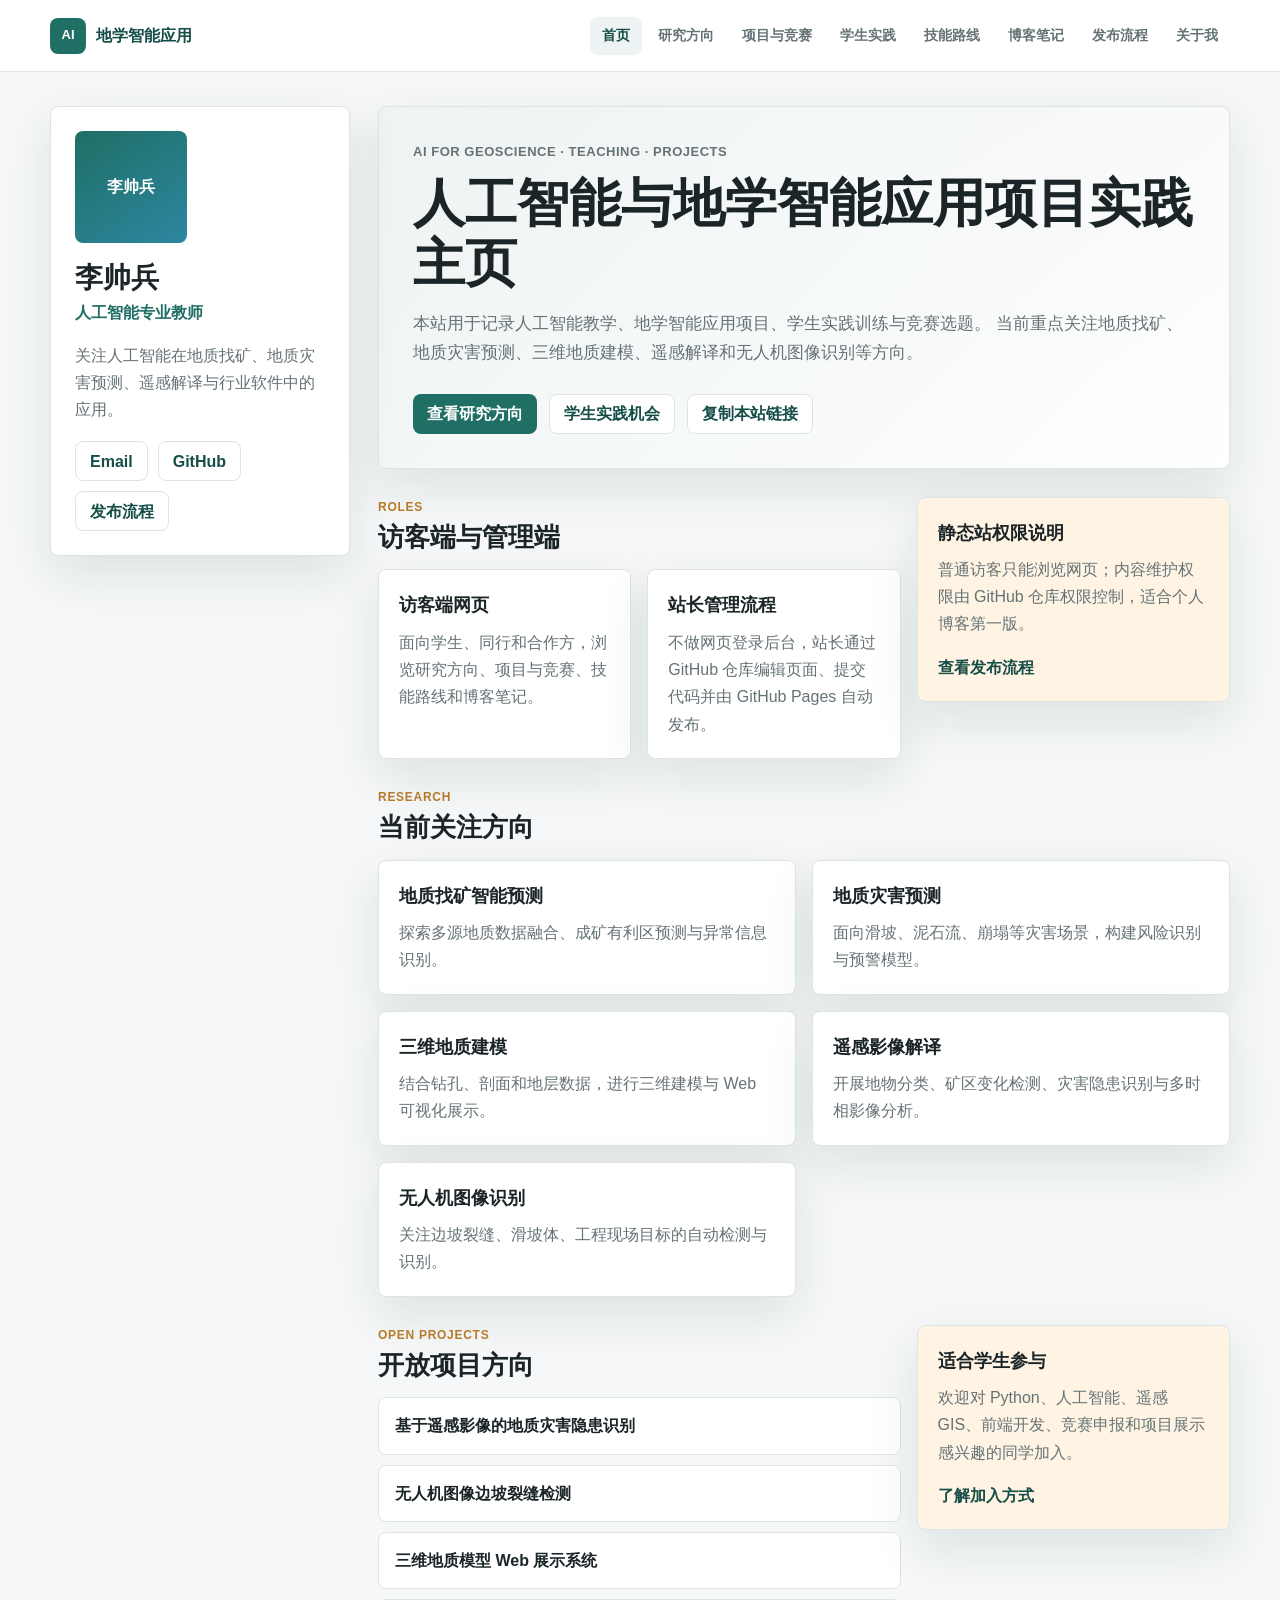
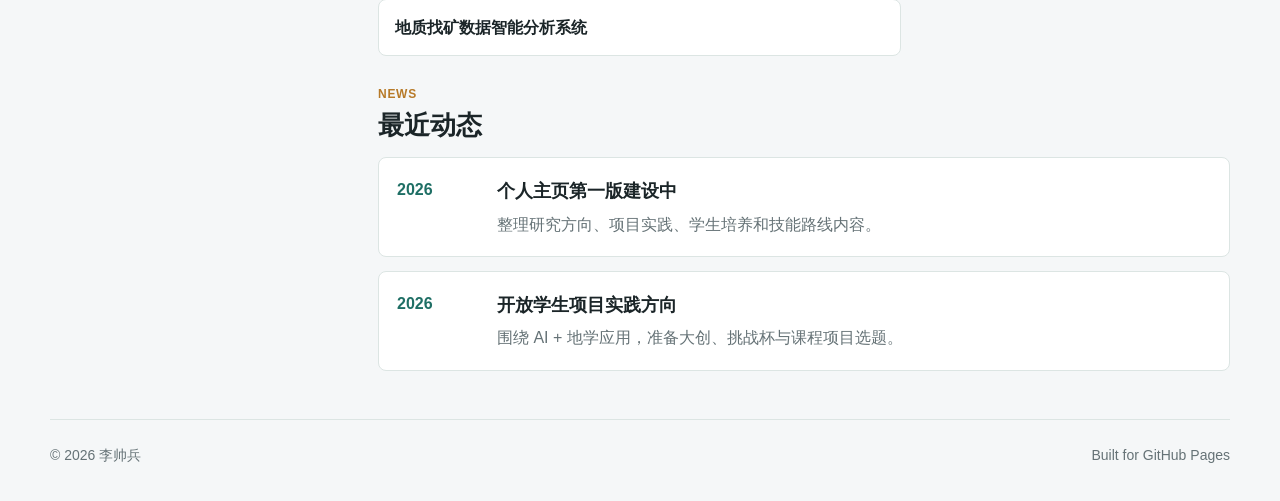
==== index.html @ b3c758a6 "Initial GitHub Pages blog" ====
<!doctype html>
<html lang="zh-CN">
  <head>
    <meta charset="utf-8" />
    <meta name="viewport" content="width=device-width, initial-scale=1" />
    <title>AI + 地学智能应用 | 个人主页</title>
    <link rel="stylesheet" href="styles.css" />
  </head>
  <body>
    <header class="site-header">
      <a class="brand" href="index.html">
        <span class="brand-mark">AI</span>
        <span>地学智能应用</span>
      </a>
      <button class="menu-toggle" type="button" aria-expanded="false" aria-controls="site-nav">菜单</button>
      <nav class="site-nav" id="site-nav">
        <a class="active" href="index.html">首页</a>
        <a href="research.html">研究方向</a>
        <a href="projects.html">项目与竞赛</a>
        <a href="opportunities.html">学生实践</a>
        <a href="skills.html">技能路线</a>
        <a href="notes.html">博客笔记</a>
        <a href="publish.html">发布流程</a>
        <a href="about.html">关于我</a>
      </nav>
    </header>

    <main class="layout">
      <aside class="profile-card">
        <div class="avatar">李帅兵</div>
        <h1>李帅兵</h1>
        <p class="role">人工智能专业教师</p>
        <p>关注人工智能在地质找矿、地质灾害预测、遥感解译与行业软件中的应用。</p>
        <div class="profile-links">
          <a href="mailto:shuaibing@sasu.edu.cn">Email</a>
          <a href="https://github.com/fanghua-2018" target="_blank" rel="noreferrer">GitHub</a>
          <a href="publish.html">发布流程</a>
        </div>
      </aside>

      <section class="content">
        <section class="hero">
          <p class="eyebrow">AI for Geoscience · Teaching · Projects</p>
          <h2>人工智能与地学智能应用项目实践主页</h2>
          <p>
            本站用于记录人工智能教学、地学智能应用项目、学生实践训练与竞赛选题。
            当前重点关注地质找矿、地质灾害预测、三维地质建模、遥感解译和无人机图像识别等方向。
          </p>
          <div class="hero-actions">
            <a class="primary-link" href="research.html">查看研究方向</a>
            <a class="secondary-link" href="opportunities.html">学生实践机会</a>
            <button class="share-button" type="button" data-share-url="https://fanghua-2018.github.io/MyBlog/" data-share-title="李帅兵个人主页">复制本站链接</button>
          </div>
        </section>

        <section class="section split-section">
          <div>
            <div class="section-heading">
              <span>Roles</span>
              <h2>访客端与管理端</h2>
            </div>
            <div class="card-grid">
              <article class="card">
                <h3>访客端网页</h3>
                <p>面向学生、同行和合作方，浏览研究方向、项目与竞赛、技能路线和博客笔记。</p>
              </article>
              <article class="card">
                <h3>站长管理流程</h3>
                <p>不做网页登录后台，站长通过 GitHub 仓库编辑页面、提交代码并由 GitHub Pages 自动发布。</p>
              </article>
            </div>
          </div>
          <div class="notice-panel">
            <h3>静态站权限说明</h3>
            <p>普通访客只能浏览网页；内容维护权限由 GitHub 仓库权限控制，适合个人博客第一版。</p>
            <a href="publish.html">查看发布流程</a>
          </div>
        </section>

        <section class="section">
          <div class="section-heading">
            <span>Research</span>
            <h2>当前关注方向</h2>
          </div>
          <div class="card-grid">
            <article class="card">
              <h3>地质找矿智能预测</h3>
              <p>探索多源地质数据融合、成矿有利区预测与异常信息识别。</p>
            </article>
            <article class="card">
              <h3>地质灾害预测</h3>
              <p>面向滑坡、泥石流、崩塌等灾害场景，构建风险识别与预警模型。</p>
            </article>
            <article class="card">
              <h3>三维地质建模</h3>
              <p>结合钻孔、剖面和地层数据，进行三维建模与 Web 可视化展示。</p>
            </article>
            <article class="card">
              <h3>遥感影像解译</h3>
              <p>开展地物分类、矿区变化检测、灾害隐患识别与多时相影像分析。</p>
            </article>
            <article class="card">
              <h3>无人机图像识别</h3>
              <p>关注边坡裂缝、滑坡体、工程现场目标的自动检测与识别。</p>
            </article>
          </div>
        </section>

        <section class="section split-section">
          <div>
            <div class="section-heading">
              <span>Open Projects</span>
              <h2>开放项目方向</h2>
            </div>
            <ul class="feature-list">
              <li>基于遥感影像的地质灾害隐患识别</li>
              <li>无人机图像边坡裂缝检测</li>
              <li>三维地质模型 Web 展示系统</li>
              <li>地质找矿数据智能分析系统</li>
            </ul>
          </div>
          <div class="notice-panel">
            <h3>适合学生参与</h3>
            <p>欢迎对 Python、人工智能、遥感 GIS、前端开发、竞赛申报和项目展示感兴趣的同学加入。</p>
            <a href="opportunities.html">了解加入方式</a>
          </div>
        </section>

        <section class="section">
          <div class="section-heading">
            <span>News</span>
            <h2>最近动态</h2>
          </div>
          <div class="timeline">
            <div class="timeline-item">
              <time>2026</time>
              <div>
                <h3>个人主页第一版建设中</h3>
                <p>整理研究方向、项目实践、学生培养和技能路线内容。</p>
              </div>
            </div>
            <div class="timeline-item">
              <time>2026</time>
              <div>
                <h3>开放学生项目实践方向</h3>
                <p>围绕 AI + 地学应用，准备大创、挑战杯与课程项目选题。</p>
              </div>
            </div>
          </div>
        </section>
      </section>
    </main>

    <footer class="site-footer">
      <span>© 2026 李帅兵</span>
      <span>Built for GitHub Pages</span>
    </footer>
    <script src="script.js"></script>
  </body>
</html>
---- styles.css ----
:root {
  --bg: #f5f7f8;
  --surface: #ffffff;
  --surface-soft: #edf3f2;
  --ink: #1b2528;
  --muted: #657276;
  --line: #dce5e3;
  --brand: #1f6f65;
  --brand-dark: #154d47;
  --accent: #b77a28;
  --accent-soft: #fff4e4;
  --shadow: 0 18px 50px rgba(24, 45, 50, 0.1);
}

* {
  box-sizing: border-box;
}

html {
  scroll-behavior: smooth;
}

body {
  margin: 0;
  min-width: 320px;
  background: var(--bg);
  color: var(--ink);
  font-family: "Microsoft YaHei", "PingFang SC", Arial, sans-serif;
  line-height: 1.7;
}

a {
  color: inherit;
  text-decoration: none;
}

p,
h1,
h2,
h3 {
  margin-top: 0;
}

button {
  font: inherit;
}

.site-header {
  position: sticky;
  top: 0;
  z-index: 20;
  display: flex;
  align-items: center;
  justify-content: space-between;
  gap: 24px;
  min-height: 72px;
  padding: 0 max(24px, calc((100vw - 1180px) / 2));
  border-bottom: 1px solid rgba(220, 229, 227, 0.82);
  background: rgba(255, 255, 255, 0.92);
  backdrop-filter: blur(16px);
}

.brand {
  display: flex;
  align-items: center;
  gap: 10px;
  color: var(--brand-dark);
  font-weight: 800;
  white-space: nowrap;
}

.brand-mark {
  display: grid;
  width: 36px;
  height: 36px;
  place-items: center;
  border-radius: 8px;
  background: var(--brand);
  color: #ffffff;
  font-size: 13px;
  letter-spacing: 0;
}

.site-nav {
  display: flex;
  align-items: center;
  gap: 4px;
}

.site-nav a {
  min-height: 38px;
  border-radius: 8px;
  padding: 7px 12px;
  color: var(--muted);
  font-size: 14px;
  font-weight: 700;
}

.site-nav a:hover,
.site-nav a.active {
  background: var(--surface-soft);
  color: var(--brand-dark);
}

.menu-toggle {
  display: none;
  min-height: 38px;
  border: 1px solid var(--line);
  border-radius: 8px;
  background: var(--surface);
  color: var(--brand-dark);
  padding: 0 12px;
  font-weight: 700;
}

.layout {
  display: grid;
  grid-template-columns: 300px minmax(0, 1fr);
  gap: 28px;
  width: min(1180px, calc(100vw - 48px));
  margin: 34px auto 48px;
}

.profile-card {
  position: sticky;
  top: 96px;
  align-self: start;
  padding: 24px;
  border: 1px solid var(--line);
  border-radius: 8px;
  background: var(--surface);
  box-shadow: var(--shadow);
}

.avatar {
  display: grid;
  width: 112px;
  height: 112px;
  place-items: center;
  margin-bottom: 18px;
  border-radius: 8px;
  background: linear-gradient(145deg, #1f6f65, #2d86a0);
  color: #ffffff;
  font-weight: 800;
}

.profile-card h1 {
  margin-bottom: 4px;
  font-size: 28px;
  line-height: 1.2;
}

.profile-card p {
  color: var(--muted);
}

.role {
  color: var(--brand) !important;
  font-weight: 800;
}

.profile-links {
  display: flex;
  flex-wrap: wrap;
  gap: 10px;
  margin-top: 18px;
}

.profile-links a,
.primary-link,
.secondary-link,
.share-button {
  display: inline-flex;
  align-items: center;
  justify-content: center;
  min-height: 40px;
  border-radius: 8px;
  padding: 0 14px;
  font-weight: 800;
}

.profile-links a,
.secondary-link,
.share-button {
  border: 1px solid var(--line);
  background: var(--surface);
  color: var(--brand-dark);
}

.primary-link {
  background: var(--brand);
  color: #ffffff;
}

.primary-link:hover {
  background: var(--brand-dark);
}

.secondary-link:hover,
.profile-links a:hover,
.share-button:hover {
  border-color: rgba(31, 111, 101, 0.45);
  background: var(--surface-soft);
}

.share-button {
  cursor: pointer;
}

.share-button.compact {
  min-height: 36px;
  padding: 0 12px;
  font-size: 14px;
}

.content,
.page {
  min-width: 0;
}

.page {
  width: min(1040px, calc(100vw - 48px));
  margin: 34px auto 48px;
}

.hero,
.page-hero {
  padding: 34px;
  border: 1px solid var(--line);
  border-radius: 8px;
  background:
    linear-gradient(135deg, rgba(237, 243, 242, 0.92), rgba(255, 255, 255, 0.95)),
    radial-gradient(circle at top right, rgba(183, 122, 40, 0.18), transparent 36%);
  box-shadow: var(--shadow);
}

.hero h2,
.page-hero h1 {
  max-width: 820px;
  margin-bottom: 16px;
  color: var(--ink);
  font-size: clamp(30px, 5vw, 52px);
  line-height: 1.16;
}

.hero p,
.page-hero p {
  max-width: 780px;
  color: var(--muted);
  font-size: 17px;
}

.eyebrow {
  margin-bottom: 10px;
  color: var(--accent);
  font-size: 13px !important;
  font-weight: 900;
  letter-spacing: 0.04em;
  text-transform: uppercase;
}

.hero-actions {
  display: flex;
  flex-wrap: wrap;
  gap: 12px;
  margin-top: 26px;
}

.section {
  margin-top: 28px;
}

.section-heading {
  margin-bottom: 16px;
}

.section-heading span {
  display: block;
  margin-bottom: 4px;
  color: var(--accent);
  font-size: 12px;
  font-weight: 900;
  letter-spacing: 0.06em;
  text-transform: uppercase;
}

.section-heading h2 {
  margin-bottom: 0;
  font-size: 26px;
  line-height: 1.25;
}

.card-grid {
  display: grid;
  grid-template-columns: repeat(2, minmax(0, 1fr));
  gap: 16px;
}

.card,
.notice-panel,
.project-card,
.competition-list article,
.research-item,
.level-list article,
.roadmap-item,
.post-list article,
.about-panel,
.apply-box,
.contact-strip {
  border: 1px solid var(--line);
  border-radius: 8px;
  background: var(--surface);
  box-shadow: var(--shadow);
}

.card,
.notice-panel,
.competition-list article,
.level-list article,
.about-panel,
.apply-box {
  padding: 20px;
}

.card h3,
.notice-panel h3,
.project-card h3 {
  margin-bottom: 8px;
  font-size: 18px;
}

.card p,
.notice-panel p,
.project-card p,
.competition-list p,
.about-panel p,
.apply-box p {
  margin-bottom: 0;
  color: var(--muted);
}

.split-section {
  display: grid;
  grid-template-columns: minmax(0, 1.25fr) minmax(260px, 0.75fr);
  gap: 16px;
  align-items: start;
}

.feature-list {
  display: grid;
  gap: 10px;
  margin: 0;
  padding: 0;
  list-style: none;
}

.feature-list li {
  padding: 14px 16px;
  border: 1px solid var(--line);
  border-radius: 8px;
  background: var(--surface);
  color: var(--ink);
  font-weight: 700;
}

.notice-panel {
  background: var(--accent-soft);
}

.notice-panel a {
  display: inline-flex;
  margin-top: 16px;
  color: var(--brand-dark);
  font-weight: 900;
}

.notice-panel ul {
  margin: 0;
  padding-left: 20px;
  color: var(--muted);
}

.timeline {
  display: grid;
  gap: 14px;
}

.timeline-item {
  display: grid;
  grid-template-columns: 84px minmax(0, 1fr);
  gap: 16px;
  padding: 18px;
  border: 1px solid var(--line);
  border-radius: 8px;
  background: var(--surface);
}

.timeline-item time {
  color: var(--brand);
  font-weight: 900;
}

.timeline-item h3 {
  margin-bottom: 4px;
  font-size: 18px;
}

.timeline-item p {
  margin-bottom: 0;
  color: var(--muted);
}

.research-list {
  display: grid;
  gap: 18px;
  margin-top: 28px;
}

.research-item {
  padding: 24px;
}

.research-item > p {
  color: var(--muted);
}

.detail-grid {
  display: grid;
  grid-template-columns: repeat(4, minmax(0, 1fr));
  gap: 12px;
  margin-top: 18px;
}

.detail-grid div {
  padding: 14px;
  border-radius: 8px;
  background: var(--surface-soft);
}

.detail-grid h3 {
  margin-bottom: 6px;
  color: var(--brand-dark);
  font-size: 15px;
}

.detail-grid p {
  margin-bottom: 0;
  color: var(--muted);
  font-size: 14px;
}

.project-grid {
  display: grid;
  grid-template-columns: repeat(2, minmax(0, 1fr));
  gap: 16px;
}

.project-card {
  padding: 22px;
}

.tag {
  display: inline-flex;
  margin-bottom: 12px;
  border-radius: 999px;
  padding: 4px 10px;
  background: var(--surface-soft);
  color: var(--brand-dark);
  font-size: 12px;
  font-weight: 900;
}

dl {
  display: grid;
  gap: 8px;
  margin: 16px 0 0;
}

dt {
  color: var(--brand-dark);
  font-weight: 900;
}

dd {
  margin: -6px 0 6px;
  color: var(--muted);
}

.competition-list,
.level-list,
.post-list,
.about-grid {
  display: grid;
  gap: 14px;
}

.competition-list {
  grid-template-columns: repeat(2, minmax(0, 1fr));
}

.level-list article {
  display: grid;
  grid-template-columns: 64px minmax(0, 1fr);
  gap: 14px;
  align-items: start;
  margin-bottom: 12px;
}

.level-list strong {
  color: var(--brand-dark);
}

.level-list p {
  margin-bottom: 0;
  color: var(--muted);
}

.apply-box {
  background: var(--surface-soft);
}

.roadmap {
  display: grid;
  gap: 16px;
  margin-top: 28px;
}

.roadmap-item {
  display: grid;
  grid-template-columns: 74px minmax(0, 1fr);
  gap: 18px;
  padding: 22px;
}

.roadmap-item span {
  display: grid;
  width: 54px;
  height: 54px;
  place-items: center;
  border-radius: 8px;
  background: var(--brand);
  color: #ffffff;
  font-weight: 900;
}

.roadmap-item p {
  margin-bottom: 0;
  color: var(--muted);
}

.post-list article {
  padding: 20px;
}

.post-list time {
  display: inline-flex;
  margin-bottom: 8px;
  color: var(--accent);
  font-size: 13px;
  font-weight: 900;
}

.post-list p {
  margin-bottom: 0;
  color: var(--muted);
}

.post-actions,
.article-actions,
.contact-actions {
  display: flex;
  flex-wrap: wrap;
  gap: 10px;
  margin-top: 16px;
}

.about-grid {
  grid-template-columns: repeat(2, minmax(0, 1fr));
  margin-top: 28px;
}

.about-panel ul {
  margin: 0;
  padding-left: 20px;
  color: var(--muted);
}

.contact-strip {
  display: flex;
  align-items: center;
  justify-content: space-between;
  gap: 20px;
  margin-top: 18px;
  padding: 22px;
  background: var(--surface-soft);
}

.contact-strip p {
  margin-bottom: 0;
  color: var(--muted);
}

.code-panel {
  overflow-x: auto;
  border: 1px solid var(--line);
  border-radius: 8px;
  background: #17252a;
  box-shadow: var(--shadow);
}

.code-panel pre {
  margin: 0;
  padding: 20px;
  color: #eff7f5;
  font-family: Consolas, "Courier New", monospace;
  line-height: 1.65;
}

.article {
  border: 1px solid var(--line);
  border-radius: 8px;
  padding: 34px;
  background: var(--surface);
  box-shadow: var(--shadow);
}

.article h1 {
  max-width: 840px;
  margin-bottom: 14px;
  font-size: clamp(30px, 4vw, 46px);
  line-height: 1.2;
}

.article h2 {
  margin-top: 30px;
  margin-bottom: 10px;
  font-size: 24px;
}

.article p {
  color: var(--muted);
}

.article-lead {
  max-width: 820px;
  font-size: 18px;
}

.back-link {
  display: inline-flex;
  margin-bottom: 22px;
  color: var(--brand-dark);
  font-weight: 900;
}

.site-footer {
  display: flex;
  justify-content: space-between;
  gap: 18px;
  width: min(1180px, calc(100vw - 48px));
  margin: 0 auto;
  padding: 24px 0 34px;
  border-top: 1px solid var(--line);
  color: var(--muted);
  font-size: 14px;
}

@media (max-width: 980px) {
  .site-header {
    flex-wrap: wrap;
    min-height: auto;
    padding: 14px 20px;
  }

  .menu-toggle {
    display: inline-flex;
    align-items: center;
  }

  .site-nav {
    display: none;
    width: 100%;
    flex-wrap: wrap;
    padding-top: 10px;
  }

  .site-nav.open {
    display: flex;
  }

  .layout,
  .split-section,
  .detail-grid,
  .project-grid,
  .competition-list,
  .about-grid {
    grid-template-columns: 1fr;
  }

  .profile-card {
    position: static;
  }
}

@media (max-width: 680px) {
  .layout,
  .page,
  .site-footer {
    width: min(100vw - 28px, 1180px);
  }

  .hero,
  .page-hero {
    padding: 24px 20px;
  }

  .hero h2,
  .page-hero h1 {
    font-size: 32px;
  }

  .card-grid {
    grid-template-columns: 1fr;
  }

  .timeline-item,
  .roadmap-item,
  .level-list article {
    grid-template-columns: 1fr;
  }

  .contact-strip,
  .site-footer {
    align-items: flex-start;
    flex-direction: column;
  }
}
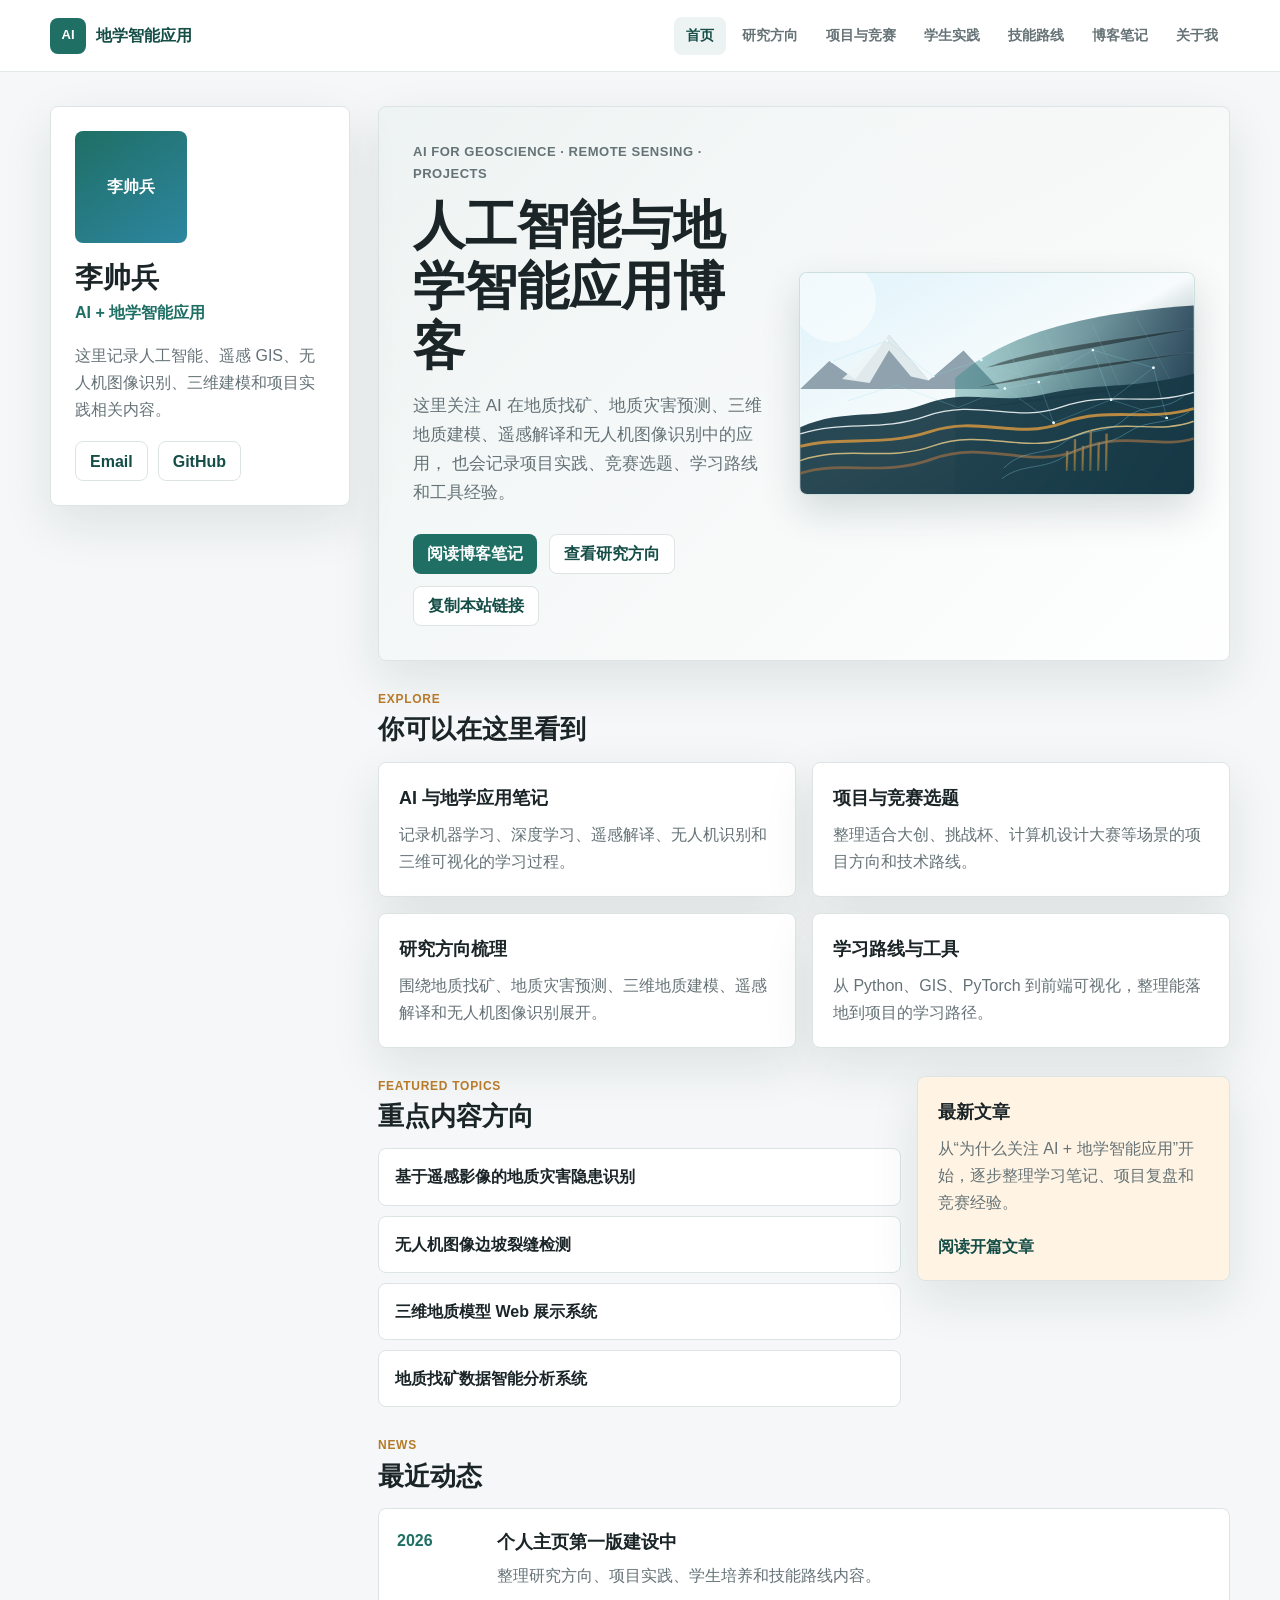
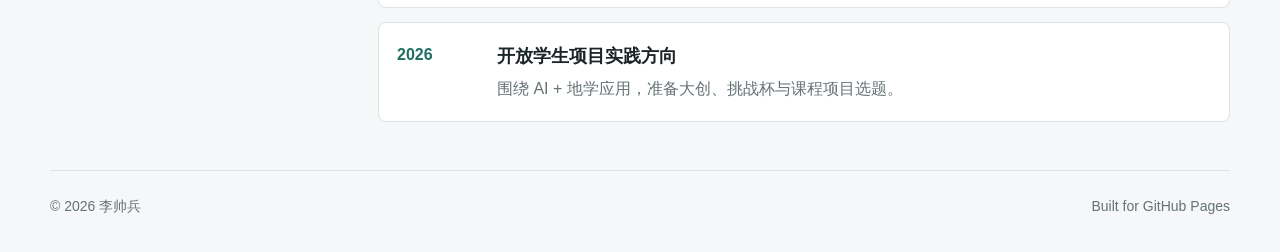
==== commit b8de02f9: "Simplify blog homepage" ====
--- a/index.html
+++ b/index.html
@@ -20,7 +20,6 @@
         <a href="opportunities.html">学生实践</a>
         <a href="skills.html">技能路线</a>
         <a href="notes.html">博客笔记</a>
-        <a href="publish.html">发布流程</a>
         <a href="about.html">关于我</a>
       </nav>
     </header>
@@ -29,79 +28,55 @@
       <aside class="profile-card">
         <div class="avatar">李帅兵</div>
         <h1>李帅兵</h1>
-        <p class="role">人工智能专业教师</p>
-        <p>关注人工智能在地质找矿、地质灾害预测、遥感解译与行业软件中的应用。</p>
+        <p class="role">AI + 地学智能应用</p>
+        <p>这里记录人工智能、遥感 GIS、无人机图像识别、三维建模和项目实践相关内容。</p>
         <div class="profile-links">
           <a href="mailto:shuaibing@sasu.edu.cn">Email</a>
           <a href="https://github.com/fanghua-2018" target="_blank" rel="noreferrer">GitHub</a>
-          <a href="publish.html">发布流程</a>
         </div>
       </aside>
 
       <section class="content">
-        <section class="hero">
-          <p class="eyebrow">AI for Geoscience · Teaching · Projects</p>
-          <h2>人工智能与地学智能应用项目实践主页</h2>
-          <p>
-            本站用于记录人工智能教学、地学智能应用项目、学生实践训练与竞赛选题。
-            当前重点关注地质找矿、地质灾害预测、三维地质建模、遥感解译和无人机图像识别等方向。
-          </p>
-          <div class="hero-actions">
-            <a class="primary-link" href="research.html">查看研究方向</a>
-            <a class="secondary-link" href="opportunities.html">学生实践机会</a>
-            <button class="share-button" type="button" data-share-url="https://fanghua-2018.github.io/MyBlog/" data-share-title="李帅兵个人主页">复制本站链接</button>
-          </div>
-        </section>
-
-        <section class="section split-section">
-          <div>
-            <div class="section-heading">
-              <span>Roles</span>
-              <h2>访客端与管理端</h2>
-            </div>
-            <div class="card-grid">
-              <article class="card">
-                <h3>访客端网页</h3>
-                <p>面向学生、同行和合作方，浏览研究方向、项目与竞赛、技能路线和博客笔记。</p>
-              </article>
-              <article class="card">
-                <h3>站长管理流程</h3>
-                <p>不做网页登录后台，站长通过 GitHub 仓库编辑页面、提交代码并由 GitHub Pages 自动发布。</p>
-              </article>
+        <section class="hero visual-hero">
+          <div class="hero-copy">
+            <p class="eyebrow">AI for Geoscience · Remote Sensing · Projects</p>
+            <h2>人工智能与地学智能应用博客</h2>
+            <p>
+              这里关注 AI 在地质找矿、地质灾害预测、三维地质建模、遥感解译和无人机图像识别中的应用，
+              也会记录项目实践、竞赛选题、学习路线和工具经验。
+            </p>
+            <div class="hero-actions">
+              <a class="primary-link" href="notes.html">阅读博客笔记</a>
+              <a class="secondary-link" href="research.html">查看研究方向</a>
+              <button class="share-button" type="button" data-share-url="https://fanghua-2018.github.io/MyBlog/" data-share-title="李帅兵个人博客">复制本站链接</button>
             </div>
           </div>
-          <div class="notice-panel">
-            <h3>静态站权限说明</h3>
-            <p>普通访客只能浏览网页；内容维护权限由 GitHub 仓库权限控制，适合个人博客第一版。</p>
-            <a href="publish.html">查看发布流程</a>
+          <div class="hero-media">
+            <img src="assets/hero-geoscience-ai.svg" alt="人工智能与地学智能应用主题图" />
           </div>
         </section>
 
         <section class="section">
           <div class="section-heading">
-            <span>Research</span>
-            <h2>当前关注方向</h2>
+            <span>Explore</span>
+            <h2>你可以在这里看到</h2>
           </div>
           <div class="card-grid">
             <article class="card">
-              <h3>地质找矿智能预测</h3>
-              <p>探索多源地质数据融合、成矿有利区预测与异常信息识别。</p>
+              <h3>AI 与地学应用笔记</h3>
+              <p>记录机器学习、深度学习、遥感解译、无人机识别和三维可视化的学习过程。</p>
             </article>
             <article class="card">
-              <h3>地质灾害预测</h3>
-              <p>面向滑坡、泥石流、崩塌等灾害场景，构建风险识别与预警模型。</p>
+              <h3>项目与竞赛选题</h3>
+              <p>整理适合大创、挑战杯、计算机设计大赛等场景的项目方向和技术路线。</p>
             </article>
             <article class="card">
-              <h3>三维地质建模</h3>
-              <p>结合钻孔、剖面和地层数据，进行三维建模与 Web 可视化展示。</p>
+              <h3>研究方向梳理</h3>
+              <p>围绕地质找矿、地质灾害预测、三维地质建模、遥感解译和无人机图像识别展开。</p>
             </article>
             <article class="card">
-              <h3>遥感影像解译</h3>
-              <p>开展地物分类、矿区变化检测、灾害隐患识别与多时相影像分析。</p>
-            </article>
-            <article class="card">
-              <h3>无人机图像识别</h3>
-              <p>关注边坡裂缝、滑坡体、工程现场目标的自动检测与识别。</p>
+              <h3>学习路线与工具</h3>
+              <p>从 Python、GIS、PyTorch 到前端可视化，整理能落地到项目的学习路径。</p>
             </article>
           </div>
         </section>
@@ -109,8 +84,8 @@
         <section class="section split-section">
           <div>
             <div class="section-heading">
-              <span>Open Projects</span>
-              <h2>开放项目方向</h2>
+              <span>Featured Topics</span>
+              <h2>重点内容方向</h2>
             </div>
             <ul class="feature-list">
               <li>基于遥感影像的地质灾害隐患识别</li>
@@ -120,9 +95,9 @@
             </ul>
           </div>
           <div class="notice-panel">
-            <h3>适合学生参与</h3>
-            <p>欢迎对 Python、人工智能、遥感 GIS、前端开发、竞赛申报和项目展示感兴趣的同学加入。</p>
-            <a href="opportunities.html">了解加入方式</a>
+            <h3>最新文章</h3>
+            <p>从“为什么关注 AI + 地学智能应用”开始，逐步整理学习笔记、项目复盘和竞赛经验。</p>
+            <a href="posts/ai-geoscience-intro.html">阅读开篇文章</a>
           </div>
         </section>
 
--- a/styles.css
+++ b/styles.css
@@ -234,6 +234,29 @@
   box-shadow: var(--shadow);
 }
 
+.visual-hero {
+  display: grid;
+  grid-template-columns: minmax(0, 0.95fr) minmax(320px, 1.05fr);
+  gap: 28px;
+  align-items: center;
+}
+
+.hero-media {
+  overflow: hidden;
+  border: 1px solid rgba(31, 111, 101, 0.22);
+  border-radius: 8px;
+  background: var(--surface);
+  box-shadow: 0 16px 38px rgba(20, 48, 55, 0.16);
+}
+
+.hero-media img {
+  display: block;
+  width: 100%;
+  height: auto;
+  aspect-ratio: 16 / 9;
+  object-fit: cover;
+}
+
 .hero h2,
 .page-hero h1 {
   max-width: 820px;
@@ -600,22 +623,6 @@
   color: var(--muted);
 }
 
-.code-panel {
-  overflow-x: auto;
-  border: 1px solid var(--line);
-  border-radius: 8px;
-  background: #17252a;
-  box-shadow: var(--shadow);
-}
-
-.code-panel pre {
-  margin: 0;
-  padding: 20px;
-  color: #eff7f5;
-  font-family: Consolas, "Courier New", monospace;
-  line-height: 1.65;
-}
-
 .article {
   border: 1px solid var(--line);
   border-radius: 8px;
@@ -689,6 +696,7 @@
   }
 
   .layout,
+  .visual-hero,
   .split-section,
   .detail-grid,
   .project-grid,
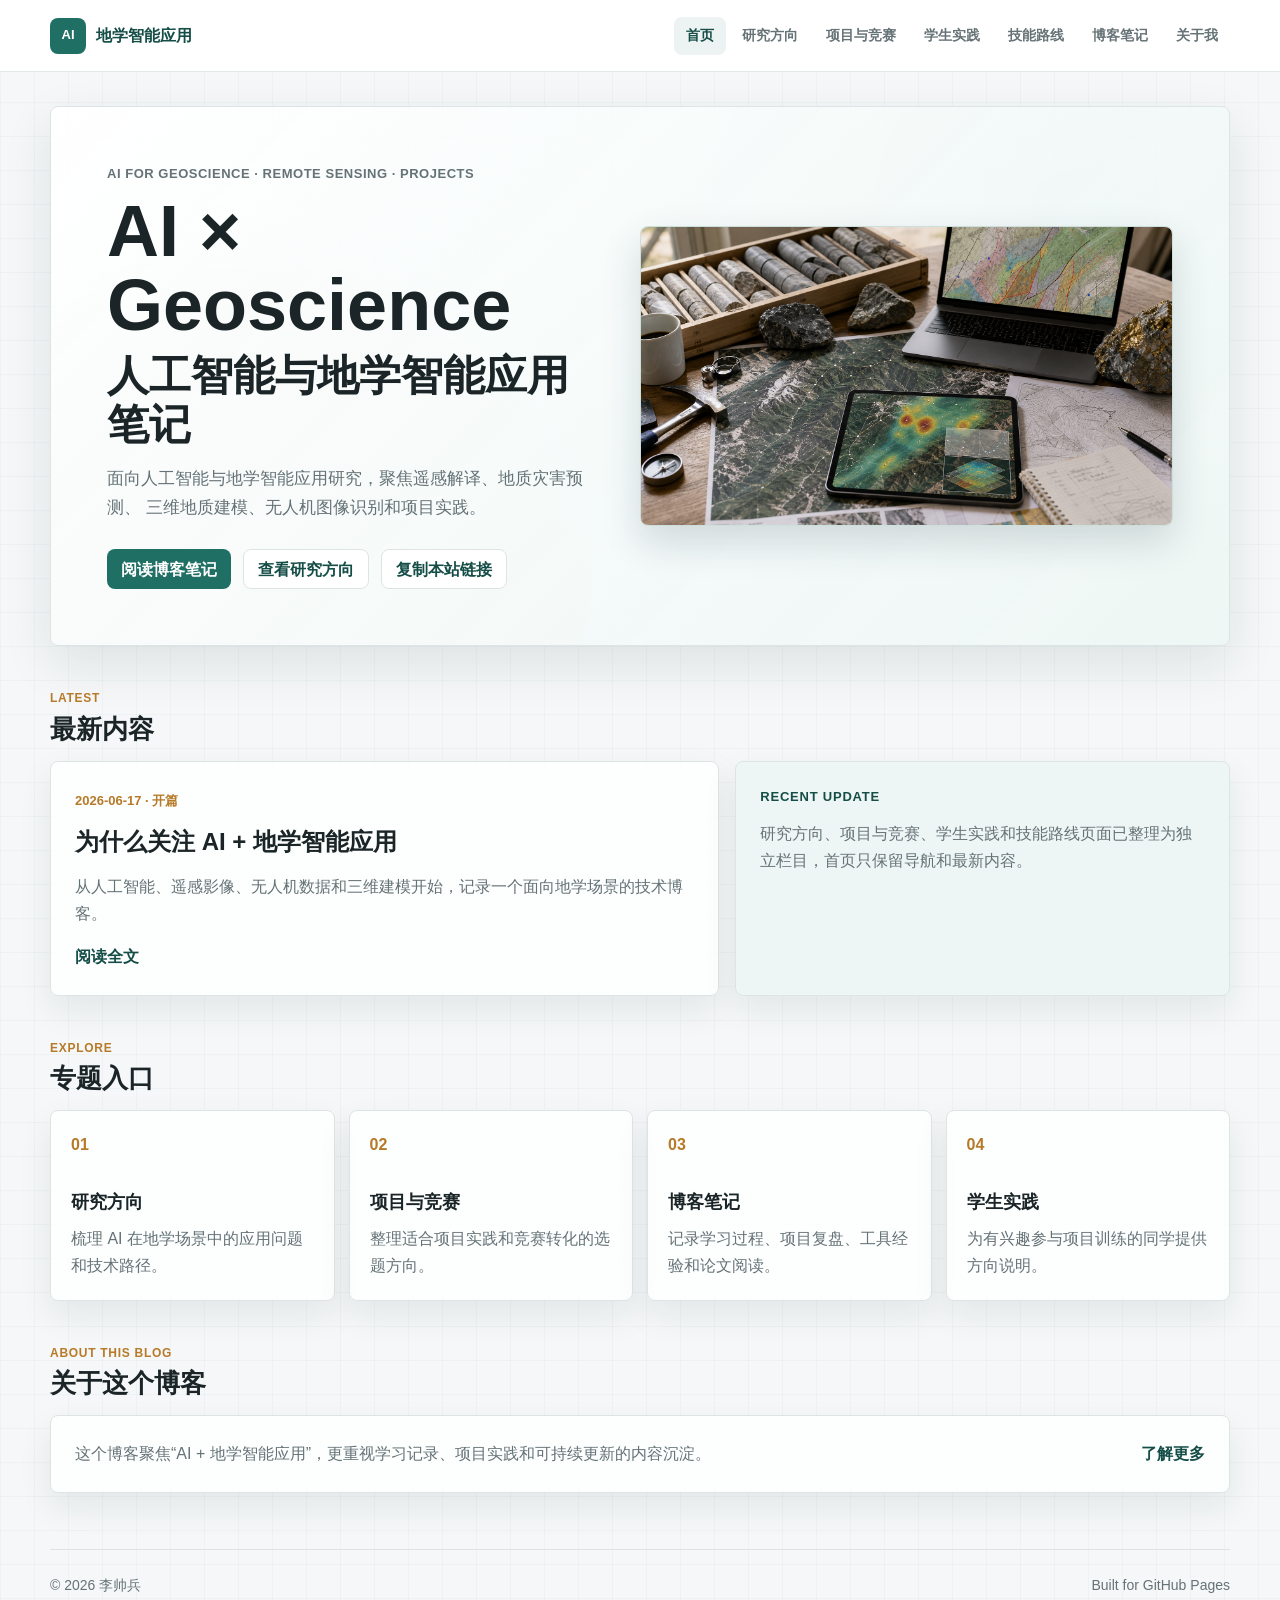
==== commit 0abe2e45: "Update blog visuals and research layout" ====
--- a/index.html
+++ b/index.html
@@ -24,26 +24,16 @@
       </nav>
     </header>
 
-    <main class="layout">
-      <aside class="profile-card">
-        <div class="avatar">李帅兵</div>
-        <h1>李帅兵</h1>
-        <p class="role">AI + 地学智能应用</p>
-        <p>这里记录人工智能、遥感 GIS、无人机图像识别、三维建模和项目实践相关内容。</p>
-        <div class="profile-links">
-          <a href="mailto:shuaibing@sasu.edu.cn">Email</a>
-          <a href="https://github.com/fanghua-2018" target="_blank" rel="noreferrer">GitHub</a>
-        </div>
-      </aside>
-
+    <main class="home-page">
       <section class="content">
         <section class="hero visual-hero">
           <div class="hero-copy">
             <p class="eyebrow">AI for Geoscience · Remote Sensing · Projects</p>
-            <h2>人工智能与地学智能应用博客</h2>
+            <h1>AI × Geoscience</h1>
+            <h2>人工智能与地学智能应用笔记</h2>
             <p>
-              这里关注 AI 在地质找矿、地质灾害预测、三维地质建模、遥感解译和无人机图像识别中的应用，
-              也会记录项目实践、竞赛选题、学习路线和工具经验。
+              面向人工智能与地学智能应用研究，聚焦遥感解译、地质灾害预测、
+              三维地质建模、无人机图像识别和项目实践。
             </p>
             <div class="hero-actions">
               <a class="primary-link" href="notes.html">阅读博客笔记</a>
@@ -52,75 +42,66 @@
             </div>
           </div>
           <div class="hero-media">
-            <img src="assets/hero-geoscience-ai.svg" alt="人工智能与地学智能应用主题图" />
+            <img src="assets/hero-geoscience-ai.png" alt="AI 辅助地质找矿研究场景图" />
+          </div>
+        </section>
+
+        <section class="section">
+          <div class="section-heading">
+            <span>Latest</span>
+            <h2>最新内容</h2>
+          </div>
+          <div class="feature-row">
+            <article class="featured-post">
+              <time>2026-06-17 · 开篇</time>
+              <h3><a href="posts/ai-geoscience-intro.html">为什么关注 AI + 地学智能应用</a></h3>
+              <p>从人工智能、遥感影像、无人机数据和三维建模开始，记录一个面向地学场景的技术博客。</p>
+              <a class="text-link" href="posts/ai-geoscience-intro.html">阅读全文</a>
+            </article>
+            <article class="update-panel">
+              <span>Recent Update</span>
+              <p>研究方向、项目与竞赛、学生实践和技能路线页面已整理为独立栏目，首页只保留导航和最新内容。</p>
+            </article>
           </div>
         </section>
 
         <section class="section">
           <div class="section-heading">
             <span>Explore</span>
-            <h2>你可以在这里看到</h2>
+            <h2>专题入口</h2>
           </div>
-          <div class="card-grid">
-            <article class="card">
-              <h3>AI 与地学应用笔记</h3>
-              <p>记录机器学习、深度学习、遥感解译、无人机识别和三维可视化的学习过程。</p>
-            </article>
-            <article class="card">
-              <h3>项目与竞赛选题</h3>
-              <p>整理适合大创、挑战杯、计算机设计大赛等场景的项目方向和技术路线。</p>
-            </article>
-            <article class="card">
-              <h3>研究方向梳理</h3>
-              <p>围绕地质找矿、地质灾害预测、三维地质建模、遥感解译和无人机图像识别展开。</p>
-            </article>
-            <article class="card">
-              <h3>学习路线与工具</h3>
-              <p>从 Python、GIS、PyTorch 到前端可视化，整理能落地到项目的学习路径。</p>
-            </article>
-          </div>
-        </section>
-
-        <section class="section split-section">
-          <div>
-            <div class="section-heading">
-              <span>Featured Topics</span>
-              <h2>重点内容方向</h2>
-            </div>
-            <ul class="feature-list">
-              <li>基于遥感影像的地质灾害隐患识别</li>
-              <li>无人机图像边坡裂缝检测</li>
-              <li>三维地质模型 Web 展示系统</li>
-              <li>地质找矿数据智能分析系统</li>
-            </ul>
-          </div>
-          <div class="notice-panel">
-            <h3>最新文章</h3>
-            <p>从“为什么关注 AI + 地学智能应用”开始，逐步整理学习笔记、项目复盘和竞赛经验。</p>
-            <a href="posts/ai-geoscience-intro.html">阅读开篇文章</a>
+          <div class="topic-grid">
+            <a class="topic-card" href="research.html">
+              <span>01</span>
+              <h3>研究方向</h3>
+              <p>梳理 AI 在地学场景中的应用问题和技术路径。</p>
+            </a>
+            <a class="topic-card" href="projects.html">
+              <span>02</span>
+              <h3>项目与竞赛</h3>
+              <p>整理适合项目实践和竞赛转化的选题方向。</p>
+            </a>
+            <a class="topic-card" href="notes.html">
+              <span>03</span>
+              <h3>博客笔记</h3>
+              <p>记录学习过程、项目复盘、工具经验和论文阅读。</p>
+            </a>
+            <a class="topic-card" href="opportunities.html">
+              <span>04</span>
+              <h3>学生实践</h3>
+              <p>为有兴趣参与项目训练的同学提供方向说明。</p>
+            </a>
           </div>
         </section>
 
         <section class="section">
           <div class="section-heading">
-            <span>News</span>
-            <h2>最近动态</h2>
+            <span>About This Blog</span>
+            <h2>关于这个博客</h2>
           </div>
-          <div class="timeline">
-            <div class="timeline-item">
-              <time>2026</time>
-              <div>
-                <h3>个人主页第一版建设中</h3>
-                <p>整理研究方向、项目实践、学生培养和技能路线内容。</p>
-              </div>
-            </div>
-            <div class="timeline-item">
-              <time>2026</time>
-              <div>
-                <h3>开放学生项目实践方向</h3>
-                <p>围绕 AI + 地学应用，准备大创、挑战杯与课程项目选题。</p>
-              </div>
-            </div>
+          <div class="about-strip">
+            <p>这个博客聚焦“AI + 地学智能应用”，更重视学习记录、项目实践和可持续更新的内容沉淀。</p>
+            <a class="text-link" href="about.html">了解更多</a>
           </div>
         </section>
       </section>
--- a/styles.css
+++ b/styles.css
@@ -23,7 +23,11 @@
 body {
   margin: 0;
   min-width: 320px;
-  background: var(--bg);
+  background:
+    linear-gradient(rgba(31, 111, 101, 0.035) 1px, transparent 1px),
+    linear-gradient(90deg, rgba(31, 111, 101, 0.035) 1px, transparent 1px),
+    var(--bg);
+  background-size: 34px 34px;
   color: var(--ink);
   font-family: "Microsoft YaHei", "PingFang SC", Arial, sans-serif;
   line-height: 1.7;
@@ -121,6 +125,11 @@
   margin: 34px auto 48px;
 }
 
+.home-page {
+  width: min(1180px, calc(100vw - 48px));
+  margin: 34px auto 56px;
+}
+
 .profile-card {
   position: sticky;
   top: 96px;
@@ -236,9 +245,19 @@
 
 .visual-hero {
   display: grid;
-  grid-template-columns: minmax(0, 0.95fr) minmax(320px, 1.05fr);
-  gap: 28px;
+  grid-template-columns: minmax(0, 0.95fr) minmax(340px, 1.05fr);
+  gap: clamp(28px, 4vw, 56px);
   align-items: center;
+  min-height: 500px;
+  padding: clamp(28px, 5vw, 56px);
+  background:
+    linear-gradient(135deg, rgba(255, 255, 255, 0.96), rgba(238, 247, 245, 0.92)),
+    radial-gradient(circle at 86% 18%, rgba(47, 127, 184, 0.16), transparent 34%),
+    radial-gradient(circle at 14% 88%, rgba(184, 132, 47, 0.12), transparent 34%);
+}
+
+.hero-copy {
+  min-width: 0;
 }
 
 .hero-media {
@@ -266,6 +285,19 @@
   line-height: 1.16;
 }
 
+.hero h1 {
+  max-width: 540px;
+  margin: 0 0 10px;
+  font-size: clamp(42px, 6vw, 72px);
+  line-height: 1.02;
+  letter-spacing: 0;
+  overflow-wrap: normal;
+}
+
+.hero h2 {
+  font-size: clamp(24px, 4vw, 42px);
+}
+
 .hero p,
 .page-hero p {
   max-width: 780px;
@@ -290,7 +322,7 @@
 }
 
 .section {
-  margin-top: 28px;
+  margin-top: 42px;
 }
 
 .section-heading {
@@ -311,6 +343,117 @@
   margin-bottom: 0;
   font-size: 26px;
   line-height: 1.25;
+}
+
+.feature-row {
+  display: grid;
+  grid-template-columns: minmax(0, 1.15fr) minmax(280px, 0.85fr);
+  gap: 16px;
+}
+
+.featured-post,
+.update-panel,
+.topic-card,
+.about-strip {
+  border: 1px solid var(--line);
+  border-radius: 8px;
+  background: rgba(255, 255, 255, 0.86);
+  box-shadow: 0 14px 34px rgba(24, 45, 50, 0.08);
+}
+
+.featured-post {
+  padding: 24px;
+}
+
+.featured-post time {
+  display: inline-flex;
+  margin-bottom: 10px;
+  color: var(--accent);
+  font-size: 13px;
+  font-weight: 900;
+}
+
+.featured-post h3 {
+  margin-bottom: 10px;
+  font-size: 24px;
+}
+
+.featured-post p,
+.update-panel p,
+.topic-card p,
+.about-strip p {
+  margin-bottom: 0;
+  color: var(--muted);
+}
+
+.update-panel {
+  padding: 24px;
+  background: rgba(238, 247, 245, 0.9);
+}
+
+.update-panel span {
+  display: block;
+  margin-bottom: 12px;
+  color: var(--brand-dark);
+  font-size: 13px;
+  font-weight: 900;
+  letter-spacing: 0.06em;
+  text-transform: uppercase;
+}
+
+.text-link {
+  display: inline-flex;
+  margin-top: 16px;
+  color: var(--brand-dark);
+  font-weight: 900;
+}
+
+.text-link:hover {
+  color: var(--accent);
+}
+
+.topic-grid {
+  display: grid;
+  grid-template-columns: repeat(4, minmax(0, 1fr));
+  gap: 14px;
+}
+
+.topic-card {
+  display: block;
+  padding: 20px;
+  min-height: 190px;
+  transition: transform 0.18s ease, border-color 0.18s ease, background 0.18s ease;
+}
+
+.topic-card:hover {
+  transform: translateY(-3px);
+  border-color: rgba(31, 111, 101, 0.35);
+  background: #ffffff;
+}
+
+.topic-card span {
+  display: inline-flex;
+  margin-bottom: 28px;
+  color: var(--accent);
+  font-weight: 900;
+}
+
+.topic-card h3 {
+  margin-bottom: 8px;
+  font-size: 18px;
+}
+
+.about-strip {
+  display: flex;
+  align-items: center;
+  justify-content: space-between;
+  gap: 24px;
+  padding: 24px;
+}
+
+.about-strip .text-link {
+  flex: 0 0 auto;
+  margin-top: 0;
 }
 
 .card-grid {
@@ -440,11 +583,31 @@
 }
 
 .research-item {
-  padding: 24px;
+  display: grid;
+  grid-template-columns: minmax(220px, 0.34fr) minmax(0, 0.66fr);
+  gap: 22px;
+  align-items: start;
+  justify-items: stretch;
+  padding: 20px;
 }
 
 .research-item > p {
   color: var(--muted);
+}
+
+.research-visual {
+  display: block;
+  width: 100%;
+  aspect-ratio: 16 / 9;
+  object-fit: cover;
+  justify-self: center;
+  border: 1px solid var(--line);
+  border-radius: 8px;
+  background: var(--surface-soft);
+}
+
+.research-body {
+  min-width: 0;
 }
 
 .detail-grid {
@@ -696,7 +859,9 @@
   }
 
   .layout,
+  .home-page,
   .visual-hero,
+  .research-item,
   .split-section,
   .detail-grid,
   .project-grid,
@@ -705,6 +870,11 @@
     grid-template-columns: 1fr;
   }
 
+  .feature-row,
+  .topic-grid {
+    grid-template-columns: repeat(2, minmax(0, 1fr));
+  }
+
   .profile-card {
     position: static;
   }
@@ -712,6 +882,7 @@
 
 @media (max-width: 680px) {
   .layout,
+  .home-page,
   .page,
   .site-footer {
     width: min(100vw - 28px, 1180px);
@@ -729,6 +900,15 @@
 
   .card-grid {
     grid-template-columns: 1fr;
+  }
+
+  .feature-row,
+  .topic-grid {
+    grid-template-columns: 1fr;
+  }
+
+  .topic-card {
+    min-height: auto;
   }
 
   .timeline-item,
@@ -738,8 +918,28 @@
   }
 
   .contact-strip,
+  .about-strip,
   .site-footer {
     align-items: flex-start;
     flex-direction: column;
   }
-}
+
+  .research-list {
+    gap: 20px;
+  }
+
+  .research-item {
+    justify-items: center;
+    gap: 18px;
+    padding: 20px;
+  }
+
+  .research-visual {
+    width: min(100%, 360px);
+    border-radius: 12px;
+  }
+
+  .research-body {
+    width: 100%;
+  }
+}
